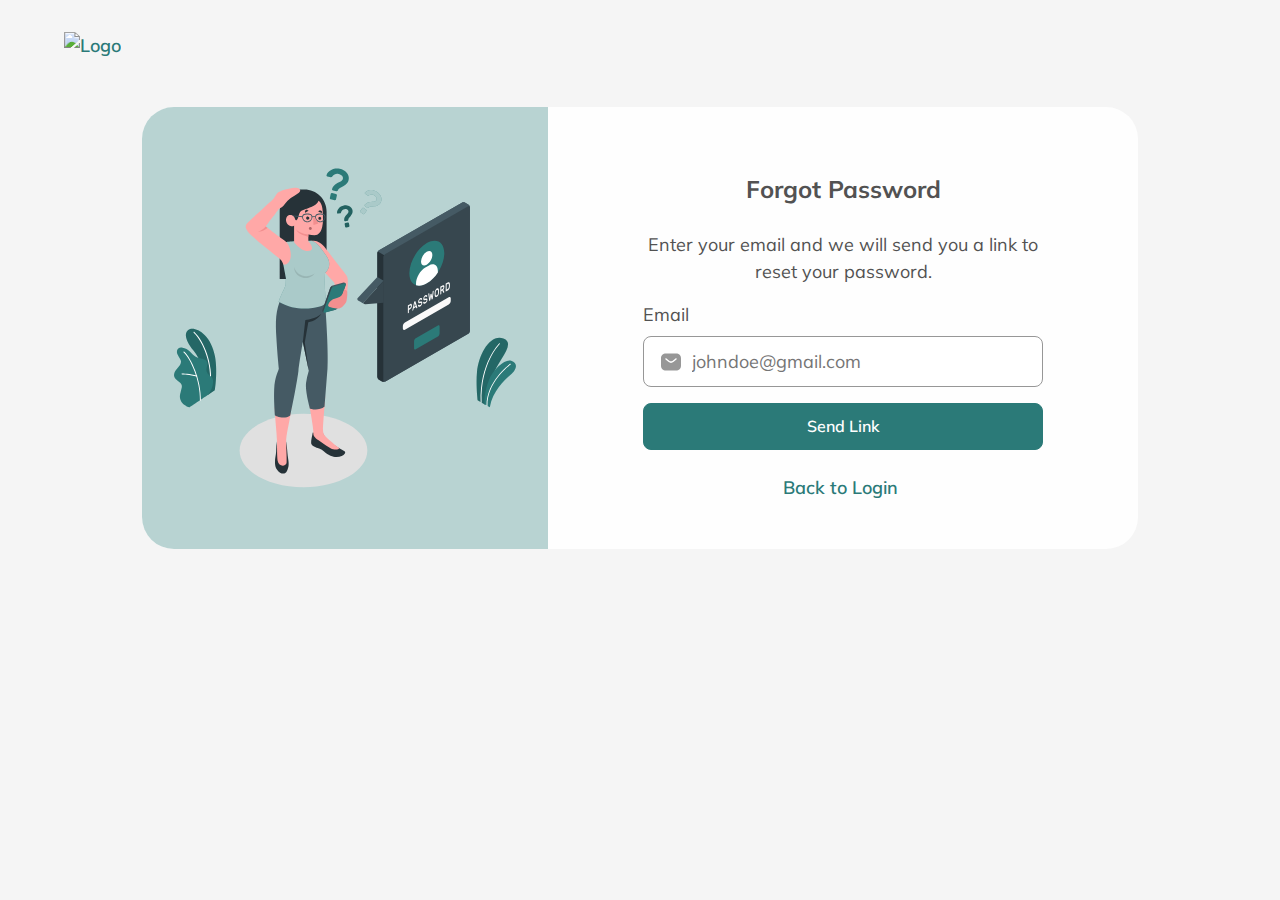
==== forgot.html @ 176567d5 "initial commit" ====
<!DOCTYPE html>
<html lang="en">

<head>
    <meta charset="UTF-8">
    <meta http-equiv="X-UA-Compatible" content="IE=edge">
    <meta name="viewport" content="width=device-width, initial-scale=1.0">
    <link rel="preconnect" href="https://fonts.googleapis.com">
    <link rel="preconnect" href="https://fonts.gstatic.com" crossorigin>
    <link href="https://fonts.googleapis.com/css2?family=Mulish:wght@400;600;700&display=swap" rel="stylesheet">
    <link rel="stylesheet" href="forgot.css">
    <title>Forgot Password | TermBuddy</title>
</head>

<body>
    <header>
        <div class="container">
            <div class="flex">
                <div class="logo">
                    <a href="index.html">
                        <img src="images/logo.png" alt="Logo">
                    </a>
                </div>
                <div></div>
            </div>
        </div>
    </header>
    <main>
        <section>
            <div class="main-container">
                <div class="forgot-img">
                    <img src="forgot.svg" alt="an illustration of a woman trying to remember something">
                </div>
                <div class="form-wrapper">
                    <div class="form-text">
                        <h2>Forgot Password</h2>
                        <p>Enter your email and we will send you a link to
                            reset your password.</p>
                    </div>
                    <form action="">
                        <label for="email">Email
                            <img class="input-email" src="input-email.svg" alt="an icon of an envelop">
                        </label>
                        <input type="email" name="email" id="email" placeholder="johndoe@gmail.com">
                        <input type="submit" value="Send Link">
                    </form>
                    <a class="login-link" href="./Login/login.html">Back to Login</a>
                </div>
            </div>
        </section>
    </main>
</body>

</html>
---- forgot.css ----
* {
    padding: 0;
    margin: 0;
    box-sizing: border-box;
    position: relative;
}

body {
    line-height: 1.5;
    font-family: 'Mulish',
        sans-serif;
    font-size: 1.125rem;
    font-weight: 400;
    background: #F5F5F5;
    color: #525252;
}

img {
    max-width: 100%;
}

a {
    text-decoration: none;
    color: #2B7A78;
    font-weight: 600;
}

section {
    display: flex;
    justify-content: center;
    align-items: center;
    padding: 3rem 0;
}

header {
    margin-top: 2rem;
}

.container {
    width: 90%;
    max-width: 1200px;
    margin: 0 auto;
}

.main-container {
    display: flex;
    max-width: 996px;
    width: 90%;
    border-radius: 2rem;
    background: #FEFEFE;
}

.forgot-img {
    max-width: 406px;
    flex: 1;
    background: #B8D3D2;
    border-radius: 2rem 0 0 2rem;
    display: flex;
    justify-content: center;
    align-content: center;
    padding: 2rem;
}

.forgot-img img {
    border-radius: 2rem 0 0 2rem;
}

.form-wrapper {
    flex: 1;
    margin-top: 4rem;
    padding: 0 2rem;
}

.form-text {
    max-width: 400px;
    margin: 0 auto 1rem;
}

h2 {
    font-size: 1.5rem;
    font-weight: 700;
    margin-bottom: 1.5rem;
    text-align: center;
}

p {
    text-align: center;

}

form {
    max-width: 400px;
    margin: 0 auto;
}

label {
    display: block;
    margin-bottom: .5rem;
}

input {
    width: 100%;
    padding: .8rem 0 .8rem 3rem;
    display: inline-block;
    border: 1px solid #979797;
    border-radius: .5rem;
    font-size: 1.125rem;
    color: #272727;
    margin-bottom: 1rem;
    font-family: 'Mulish',
        sans-serif;
    outline: none;
}

.input-email {
    position: absolute;
    left: 18px;
    bottom: -43px;
    z-index: 2;
}

input[type="submit"] {
    background: #2B7A78;
    color: #FEFEFE;
    font-size: 1rem;
    border: 1px solid #2B7A78;
    padding-left: 0;
    padding-right: 0;
    cursor: pointer;
    text-align: center;
    font-weight: 600;
}

.login-link {
    display: block;
    width: 7.5rem;
    margin: .5rem auto 0;
    padding-bottom: 3rem;
}

@media screen and (max-width: 699px) {
    .main-container {
        flex-direction: column;
        max-width: 450px;
    }

    .forgot-img {
        max-width: 100%;
        border-radius: 0;
        background: #F5F5F5;
        padding-bottom: 3rem;
    }

    .forgot-img img {
        border-radius: 2rem 2rem 0 0;
        height: 250px;
        width: 100%;
    }

    .form-wrapper {
        padding: 0 1rem;
    }

    .login-link {
        margin-bottom: 5rem;
    }
}
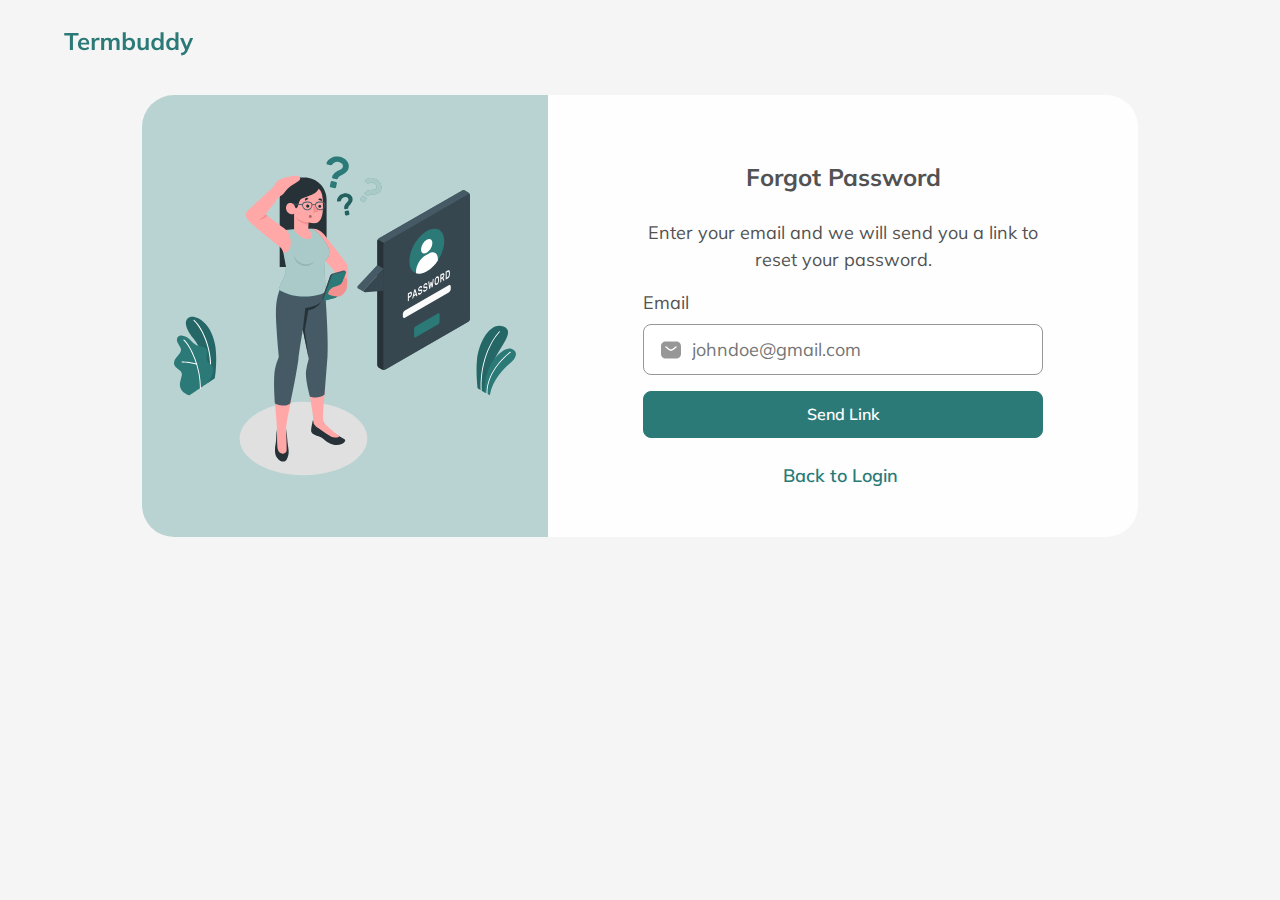
==== commit 0d04769a: "added landing page" ====
--- a/forgot.html
+++ b/forgot.html
@@ -18,7 +18,7 @@
             <div class="flex">
                 <div class="logo">
                     <a href="index.html">
-                        <img src="images/logo.png" alt="Logo">
+                        <img src="./images/logo.svg" alt="Logo">
                     </a>
                 </div>
                 <div></div>
@@ -42,6 +42,14 @@
                             <img class="input-email" src="input-email.svg" alt="an icon of an envelop">
                         </label>
                         <input type="email" name="email" id="email" placeholder="johndoe@gmail.com">
+                        <p class="error-message">
+                            <span class="error-icon">
+                                <img src="x-icon.svg" alt="an x icon">
+                            </span>
+                            <span class="error-text">
+                                Provide a valid email address
+                            </span>
+                        </p>
                         <input type="submit" value="Send Link">
                     </form>
                     <a class="login-link" href="./Login/login.html">Back to Login</a>
--- a/forgot.css
+++ b/forgot.css
@@ -29,7 +29,7 @@
     display: flex;
     justify-content: center;
     align-items: center;
-    padding: 3rem 0;
+    padding: 2rem 0 1.5rem;
 }
 
 header {
@@ -106,10 +106,14 @@
     border-radius: .5rem;
     font-size: 1.125rem;
     color: #272727;
-    margin-bottom: 1rem;
     font-family: 'Mulish',
         sans-serif;
     outline: none;
+}
+
+input[type="email"]:focus {
+    border: 1px solid #2B7A78;
+    outline: 1.2px solid #2B7A78;
 }
 
 .input-email {
@@ -117,6 +121,23 @@
     left: 18px;
     bottom: -43px;
     z-index: 2;
+}
+
+.error-message {
+    background: #F9C3B4;
+    color: #ED4A1F;
+    font-size: .95rem;
+    padding: .3rem .9rem;
+    border-radius: .5rem;
+    margin-top: .4rem;
+    display: flex;
+    align-items: center;
+    gap: .6rem;
+    display: none;
+}
+
+.error-icon {
+    transform: translateY(2px);
 }
 
 input[type="submit"] {
@@ -129,6 +150,7 @@
     cursor: pointer;
     text-align: center;
     font-weight: 600;
+    margin: 1rem 0 1rem;
 }
 
 .login-link {
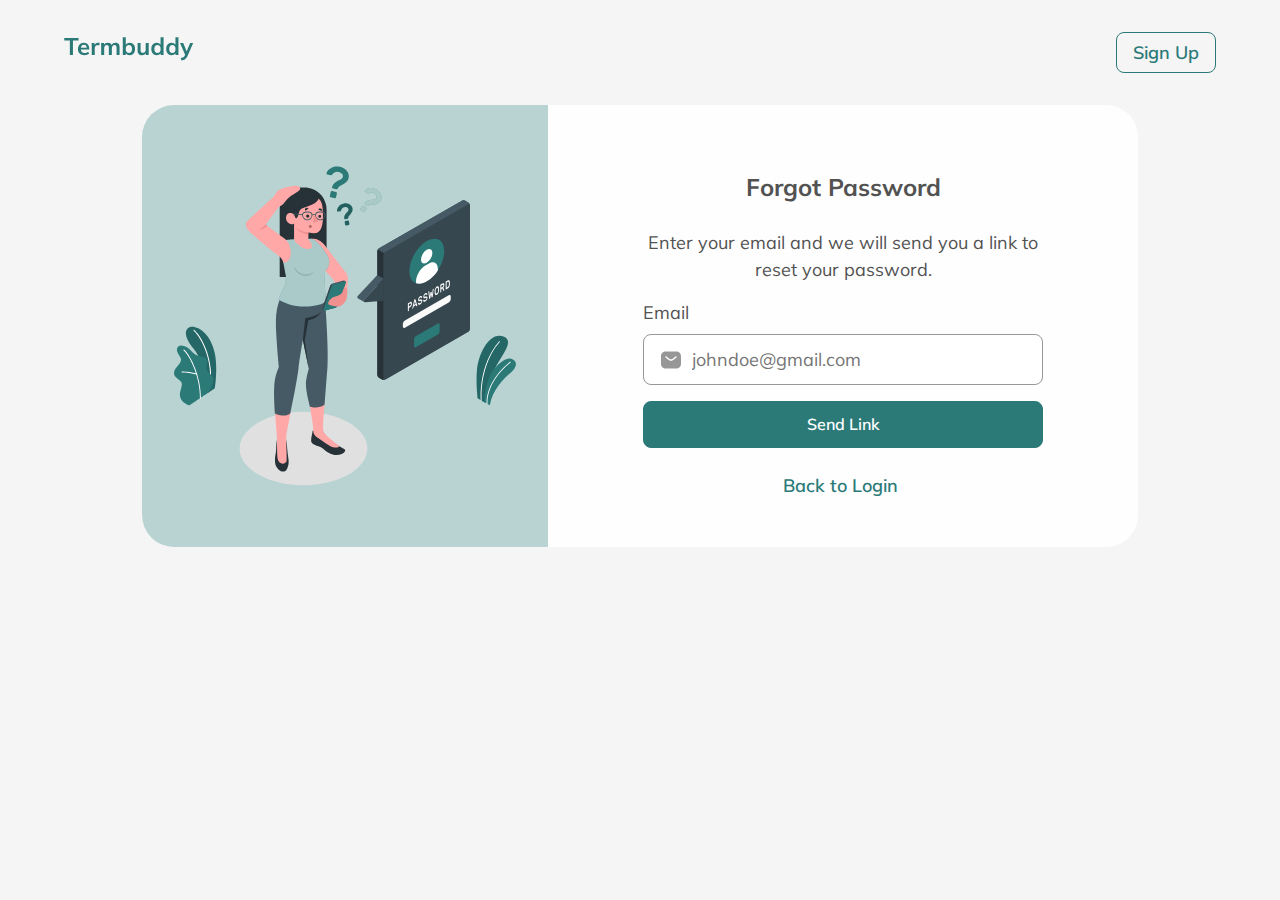
==== commit 23d35855: "added dashboard" ====
--- a/forgot.html
+++ b/forgot.html
@@ -17,11 +17,13 @@
         <div class="container">
             <div class="flex">
                 <div class="logo">
-                    <a href="index.html">
-                        <img src="./images/logo.svg" alt="Logo">
+                    <a href="../index.html">
+                        <img src="../images/logo.svg" alt="Logo">
                     </a>
                 </div>
-                <div></div>
+                <div>
+                    <a href="../Signup/signup.html"><button>Sign Up</button></a>
+                </div>
             </div>
         </div>
     </header>
@@ -37,16 +39,16 @@
                         <p>Enter your email and we will send you a link to
                             reset your password.</p>
                     </div>
-                    <form action="">
+                    <form action="" id="form">
                         <label for="email">Email
                             <img class="input-email" src="input-email.svg" alt="an icon of an envelop">
                         </label>
                         <input type="email" name="email" id="email" placeholder="johndoe@gmail.com">
-                        <p class="error-message">
+                        <p class="error-message incorrect">
                             <span class="error-icon">
                                 <img src="x-icon.svg" alt="an x icon">
                             </span>
-                            <span class="error-text">
+                            <span class="error-text incorrect-text">
                                 Provide a valid email address
                             </span>
                         </p>
@@ -57,6 +59,8 @@
             </div>
         </section>
     </main>
+
+    <script src="forgot.js"></script>
 </body>
 
 </html>--- a/forgot.css
+++ b/forgot.css
@@ -34,6 +34,38 @@
 
 header {
     margin-top: 2rem;
+}
+
+header button {
+    color: #2B7A78;
+}
+
+.flex {
+    display: flex;
+    justify-content: space-between;
+    align-items: center;
+}
+
+button {
+    display: inline-block;
+    outline: none;
+    cursor: pointer;
+    font-family: 'Mulish',
+        sans-serif;
+    font-size: 1.125rem;
+    font-weight: 600;
+    background: none;
+    border: 1px solid #2B7A78;
+    color: #F5F5F5;
+    padding: 0.5rem 1rem;
+    text-align: center;
+    border-radius: 0.5rem;
+    transition: all 0.25s linear;
+}
+
+header button:hover {
+    background: #2B7A78;
+    color: #F5F5F5;
 }
 
 .container {
@@ -133,6 +165,7 @@
     display: flex;
     align-items: center;
     gap: .6rem;
+    text-align: left;
     display: none;
 }
 
